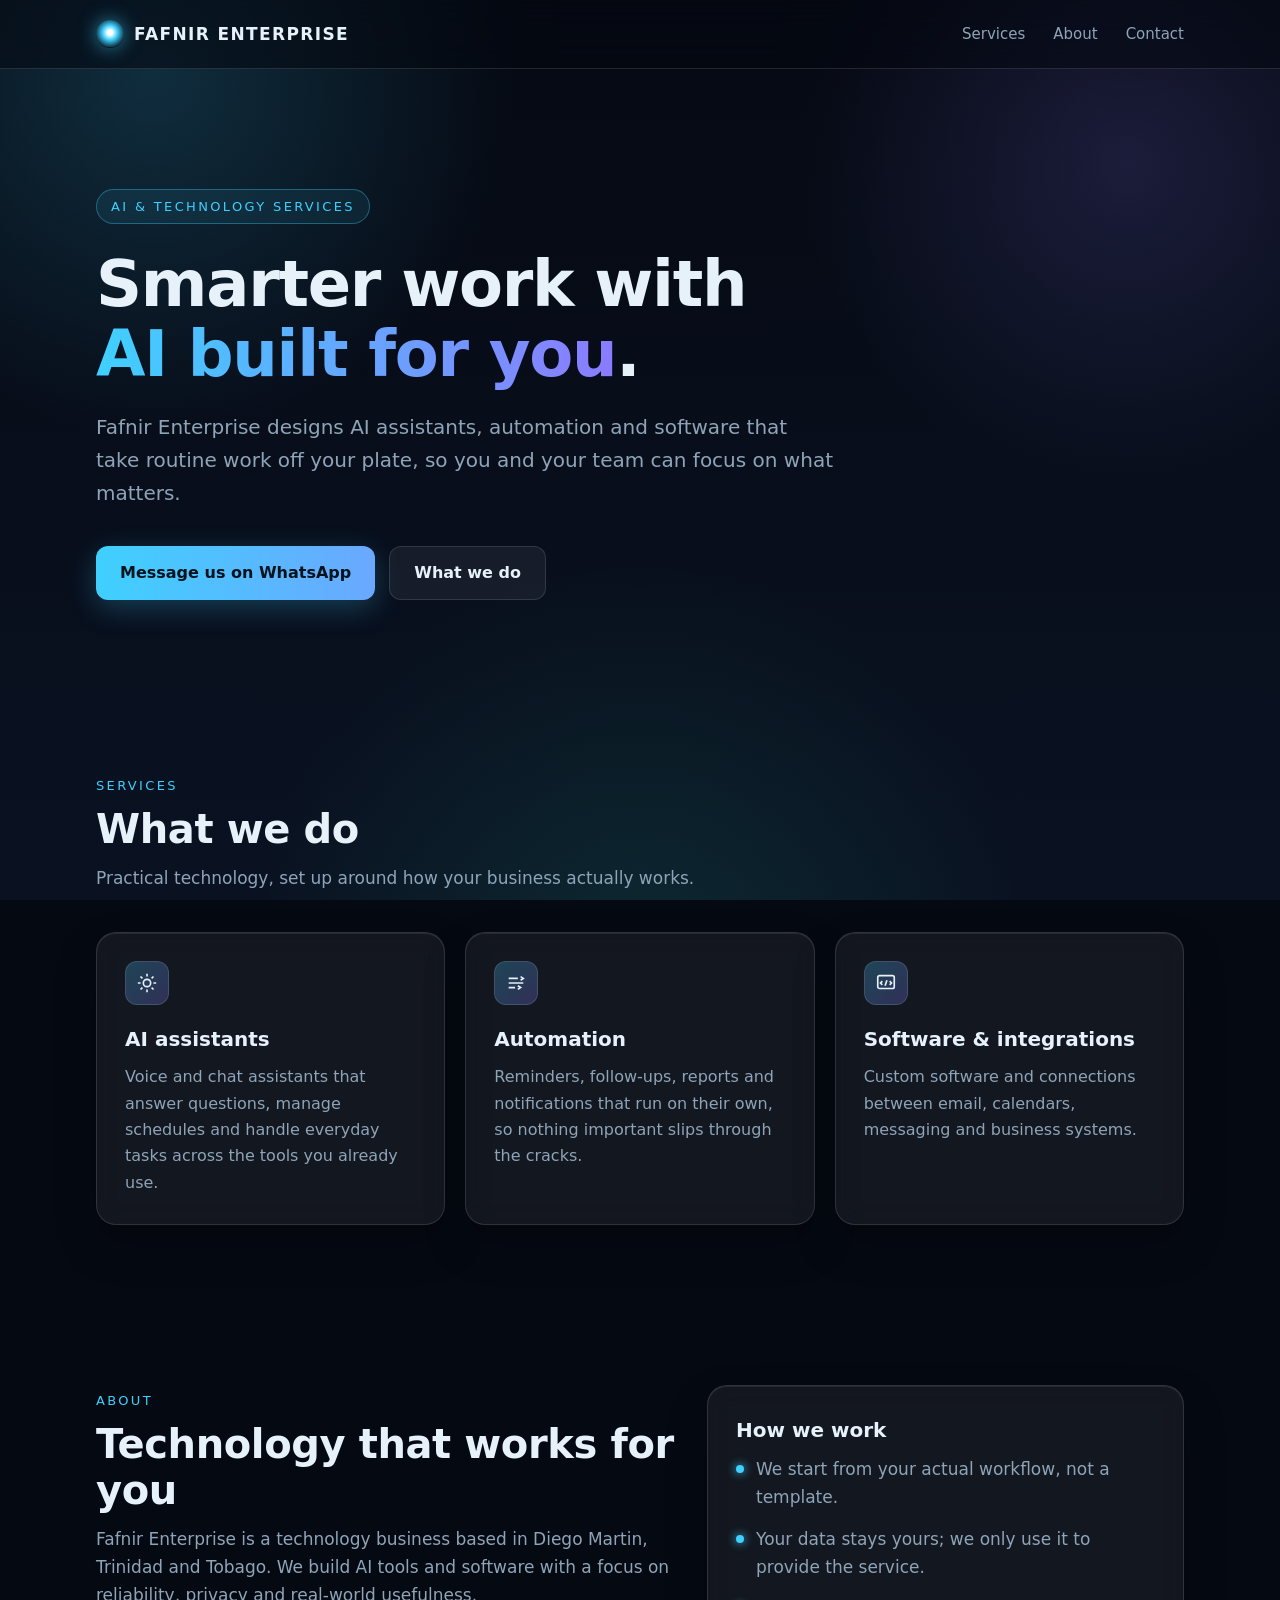
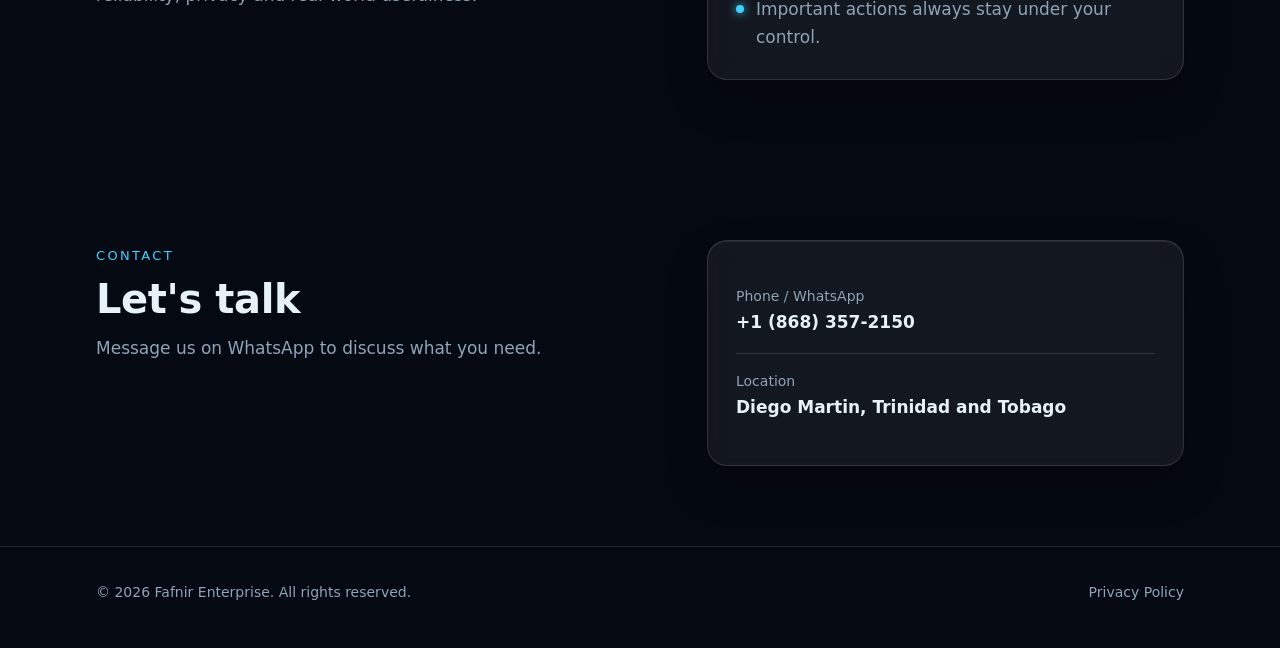
==== index.html @ d6846889 "Fafnir Enterprise website: home page and privacy policy Co-Authored-By: Claude Opus 5.5 <noreply@ant" ====
<!doctype html>
<html lang="en">
<head>
  <meta charset="utf-8">
  <meta name="viewport" content="width=device-width, initial-scale=1">
  <title>Fafnir Enterprise — AI &amp; Technology Services</title>
  <meta name="description" content="Fafnir Enterprise builds AI assistants, automation and software for businesses. Based in Diego Martin, Trinidad and Tobago.">
  <link rel="stylesheet" href="styles.css">
</head>
<body>
  <div class="aurora" aria-hidden="true"></div>

  <header class="nav">
    <div class="wrap">
      <a class="brand" href="#top"><span class="brand-mark" aria-hidden="true"></span>FAFNIR ENTERPRISE</a>
      <nav class="nav-links">
        <a href="#services">Services</a>
        <a href="#about">About</a>
        <a class="keep" href="#contact">Contact</a>
      </nav>
    </div>
  </header>

  <main id="top">
    <section class="hero">
      <div class="wrap">
        <span class="eyebrow">AI &amp; Technology Services</span>
        <h1>Smarter work with <span class="grad">AI built for you</span>.</h1>
        <p class="lead">Fafnir Enterprise designs AI assistants, automation and software that take routine work off your plate, so you and your team can focus on what matters.</p>
        <div class="actions">
          <a class="btn btn-primary" href="https://wa.me/18683572150">Message us on WhatsApp</a>
          <a class="btn btn-ghost" href="#services">What we do</a>
        </div>
      </div>
    </section>

    <section id="services">
      <div class="wrap">
        <div class="section-head">
          <span class="kicker">Services</span>
          <h2>What we do</h2>
          <p>Practical technology, set up around how your business actually works.</p>
        </div>
        <div class="grid">
          <article class="card">
            <div class="icon"><svg viewBox="0 0 24 24"><circle cx="12" cy="12" r="4"/><path d="M12 2v3M12 19v3M2 12h3M19 12h3M4.9 4.9l2.1 2.1M17 17l2.1 2.1M4.9 19.1 7 17M17 7l2.1-2.1"/></svg></div>
            <h3>AI assistants</h3>
            <p>Voice and chat assistants that answer questions, manage schedules and handle everyday tasks across the tools you already use.</p>
          </article>
          <article class="card">
            <div class="icon"><svg viewBox="0 0 24 24"><path d="M4 7h10M4 12h16M4 17h7"/><path d="m17 5 3 2-3 2M14 15l3 2-3 2"/></svg></div>
            <h3>Automation</h3>
            <p>Reminders, follow-ups, reports and notifications that run on their own, so nothing important slips through the cracks.</p>
          </article>
          <article class="card">
            <div class="icon"><svg viewBox="0 0 24 24"><rect x="3" y="4" width="18" height="14" rx="2"/><path d="m8 10-2 2 2 2M16 10l2 2-2 2M13 9l-2 6"/></svg></div>
            <h3>Software &amp; integrations</h3>
            <p>Custom software and connections between email, calendars, messaging and business systems.</p>
          </article>
        </div>
      </div>
    </section>

    <section id="about">
      <div class="wrap split">
        <div class="section-head">
          <span class="kicker">About</span>
          <h2>Technology that works for you</h2>
          <p>Fafnir Enterprise is a technology business based in Diego Martin, Trinidad and Tobago. We build AI tools and software with a focus on reliability, privacy and real-world usefulness.</p>
        </div>
        <div class="card">
          <h3>How we work</h3>
          <ul class="list">
            <li>We start from your actual workflow, not a template.</li>
            <li>Your data stays yours; we only use it to provide the service.</li>
            <li>Important actions always stay under your control.</li>
          </ul>
        </div>
      </div>
    </section>

    <section id="contact">
      <div class="wrap split">
        <div class="section-head">
          <span class="kicker">Contact</span>
          <h2>Let's talk</h2>
          <p>Message us on WhatsApp to discuss what you need.</p>
        </div>
        <div class="card">
          <div class="contact-row">
            <div>
              <div class="label">Phone / WhatsApp</div>
              <div class="value"><a href="https://wa.me/18683572150">+1 (868) 357-2150</a></div>
            </div>
          </div>
          <div class="contact-row">
            <div>
              <div class="label">Location</div>
              <div class="value">Diego Martin, Trinidad and Tobago</div>
            </div>
          </div>
        </div>
      </div>
    </section>
  </main>

  <footer>
    <div class="wrap">
      <span>© <span id="year">2026</span> Fafnir Enterprise. All rights reserved.</span>
      <span><a href="privacy.html">Privacy Policy</a></span>
    </div>
  </footer>
  <script>document.getElementById("year").textContent = new Date().getFullYear();</script>
</body>
</html>
---- styles.css ----
:root {
  --bg: #050912;
  --bg-2: #0a1222;
  --text: #e6f1fa;
  --muted: #8ea4b8;
  --accent: #3fd0ff;
  --accent-2: #8b7bff;
  --glass: rgba(255, 255, 255, 0.06);
  --glass-line: rgba(255, 255, 255, 0.12);
  --radius: 20px;
  --max: 1120px;
}

* { box-sizing: border-box; margin: 0; padding: 0; }
html { scroll-behavior: smooth; }
body {
  background: var(--bg);
  color: var(--text);
  font-family: "Inter", "Segoe UI", system-ui, -apple-system, sans-serif;
  font-size: 17px;
  line-height: 1.65;
  -webkit-font-smoothing: antialiased;
  overflow-x: hidden;
}

/* soft aurora background */
.aurora {
  position: fixed; inset: 0; z-index: -1; pointer-events: none;
  background:
    radial-gradient(38rem 38rem at 12% 8%, rgba(63, 208, 255, 0.18), transparent 60%),
    radial-gradient(34rem 34rem at 88% 18%, rgba(139, 123, 255, 0.16), transparent 60%),
    radial-gradient(40rem 40rem at 50% 105%, rgba(32, 201, 151, 0.12), transparent 60%),
    linear-gradient(180deg, var(--bg) 0%, var(--bg-2) 100%);
}

a { color: inherit; text-decoration: none; }
.wrap { width: 100%; max-width: var(--max); margin: 0 auto; padding: 0 16px; }

/* navigation */
.nav {
  position: sticky; top: 0; z-index: 10;
  backdrop-filter: blur(16px); -webkit-backdrop-filter: blur(16px);
  background: rgba(5, 9, 18, 0.55);
  border-bottom: 1px solid var(--glass-line);
}
.nav .wrap { display: flex; align-items: center; justify-content: space-between; height: 68px; }
.brand { display: flex; align-items: center; gap: 10px; font-weight: 700; letter-spacing: 0.08em; }
.brand-mark {
  width: 28px; height: 28px; border-radius: 50%;
  background: radial-gradient(circle at 50% 45%, #fff 0 12%, var(--accent) 35%, rgba(63, 208, 255, 0.15) 70%, transparent 72%);
  box-shadow: 0 0 18px rgba(63, 208, 255, 0.55);
}
.nav-links { display: flex; gap: 28px; color: var(--muted); font-size: 15px; }
.nav-links a:hover { color: var(--text); }

/* hero */
.hero { padding: 120px 0 90px; }
.eyebrow {
  display: inline-block; font-size: 13px; letter-spacing: 0.18em; text-transform: uppercase;
  color: var(--accent); padding: 6px 14px; border: 1px solid rgba(63, 208, 255, 0.35);
  border-radius: 999px; background: rgba(63, 208, 255, 0.08); margin-bottom: 26px;
}
h1 { font-size: clamp(36px, 6vw, 64px); line-height: 1.08; letter-spacing: -0.02em; font-weight: 750; max-width: 15ch; }
h1 .grad {
  background: linear-gradient(90deg, var(--accent), var(--accent-2));
  -webkit-background-clip: text; background-clip: text; color: transparent;
}
.lead { color: var(--muted); font-size: clamp(17px, 2vw, 20px); max-width: 58ch; margin: 22px 0 36px; }
.actions { display: flex; flex-wrap: wrap; gap: 14px; }
.btn {
  display: inline-flex; align-items: center; gap: 8px; padding: 13px 24px; border-radius: 12px;
  font-weight: 600; font-size: 16px; transition: transform .15s ease, box-shadow .15s ease, background .15s ease;
}
.btn-primary { background: linear-gradient(90deg, var(--accent), #6aa8ff); color: #02121c; box-shadow: 0 8px 28px rgba(63, 208, 255, 0.25); }
.btn-primary:hover { transform: translateY(-1px); box-shadow: 0 10px 34px rgba(63, 208, 255, 0.35); }
.btn-ghost { border: 1px solid var(--glass-line); background: var(--glass); }
.btn-ghost:hover { background: rgba(255, 255, 255, 0.1); }

/* sections */
section { padding: 80px 0; }
.section-head { margin-bottom: 40px; max-width: 640px; }
.section-head .kicker { color: var(--accent); font-size: 13px; letter-spacing: 0.18em; text-transform: uppercase; }
h2 { font-size: clamp(28px, 4vw, 40px); line-height: 1.15; letter-spacing: -0.01em; margin-top: 8px; }
.section-head p { color: var(--muted); margin-top: 12px; }

.grid { display: grid; grid-template-columns: repeat(3, 1fr); gap: 20px; }
.card {
  background: var(--glass); border: 1px solid var(--glass-line); border-radius: var(--radius);
  padding: 28px; backdrop-filter: blur(14px); -webkit-backdrop-filter: blur(14px);
  box-shadow: inset 0 1px 0 rgba(255, 255, 255, 0.08), 0 20px 40px rgba(0, 0, 0, 0.25);
}
.card .icon {
  width: 44px; height: 44px; border-radius: 12px; display: grid; place-items: center; margin-bottom: 18px;
  background: linear-gradient(135deg, rgba(63, 208, 255, 0.25), rgba(139, 123, 255, 0.25));
  border: 1px solid var(--glass-line);
}
.card .icon svg { width: 22px; height: 22px; stroke: var(--text); fill: none; stroke-width: 1.8; }
.card h3 { font-size: 20px; margin-bottom: 8px; }
.card p { color: var(--muted); font-size: 16px; }

.split { display: grid; grid-template-columns: 1.1fr 0.9fr; gap: 28px; align-items: start; }
.list { list-style: none; display: grid; gap: 14px; margin-top: 8px; }
.list li { display: flex; gap: 12px; color: var(--muted); }
.list li::before { content: ""; flex: 0 0 8px; height: 8px; margin-top: 10px; border-radius: 50%; background: var(--accent); box-shadow: 0 0 10px var(--accent); }

.contact-row { display: flex; gap: 14px; align-items: flex-start; padding: 16px 0; border-bottom: 1px solid var(--glass-line); }
.contact-row:last-child { border-bottom: 0; }
.contact-row .label { color: var(--muted); font-size: 14px; }
.contact-row .value { font-weight: 600; }
.placeholder { color: #ffb347; }

/* legal page */
.legal { padding: 80px 0; max-width: 820px; }
.legal h1 { font-size: clamp(32px, 5vw, 46px); max-width: none; }
.legal h2 { font-size: 22px; margin: 34px 0 10px; }
.legal p, .legal li { color: var(--muted); }
.legal ul { padding-left: 22px; display: grid; gap: 6px; }
.legal .updated { color: var(--muted); font-size: 14px; margin-top: 8px; }

footer { border-top: 1px solid var(--glass-line); padding: 34px 0 44px; color: var(--muted); font-size: 14px; }
footer .wrap { display: flex; flex-wrap: wrap; gap: 14px 28px; justify-content: space-between; }
footer a:hover { color: var(--text); }

@media (max-width: 860px) {
  .grid { grid-template-columns: 1fr; }
  .split { grid-template-columns: 1fr; }
  .nav-links { gap: 18px; font-size: 14px; }
  .hero { padding: 80px 0 60px; }
  section { padding: 60px 0; }
}
@media (max-width: 480px) {
  .nav-links a:not(.keep) { display: none; }
}
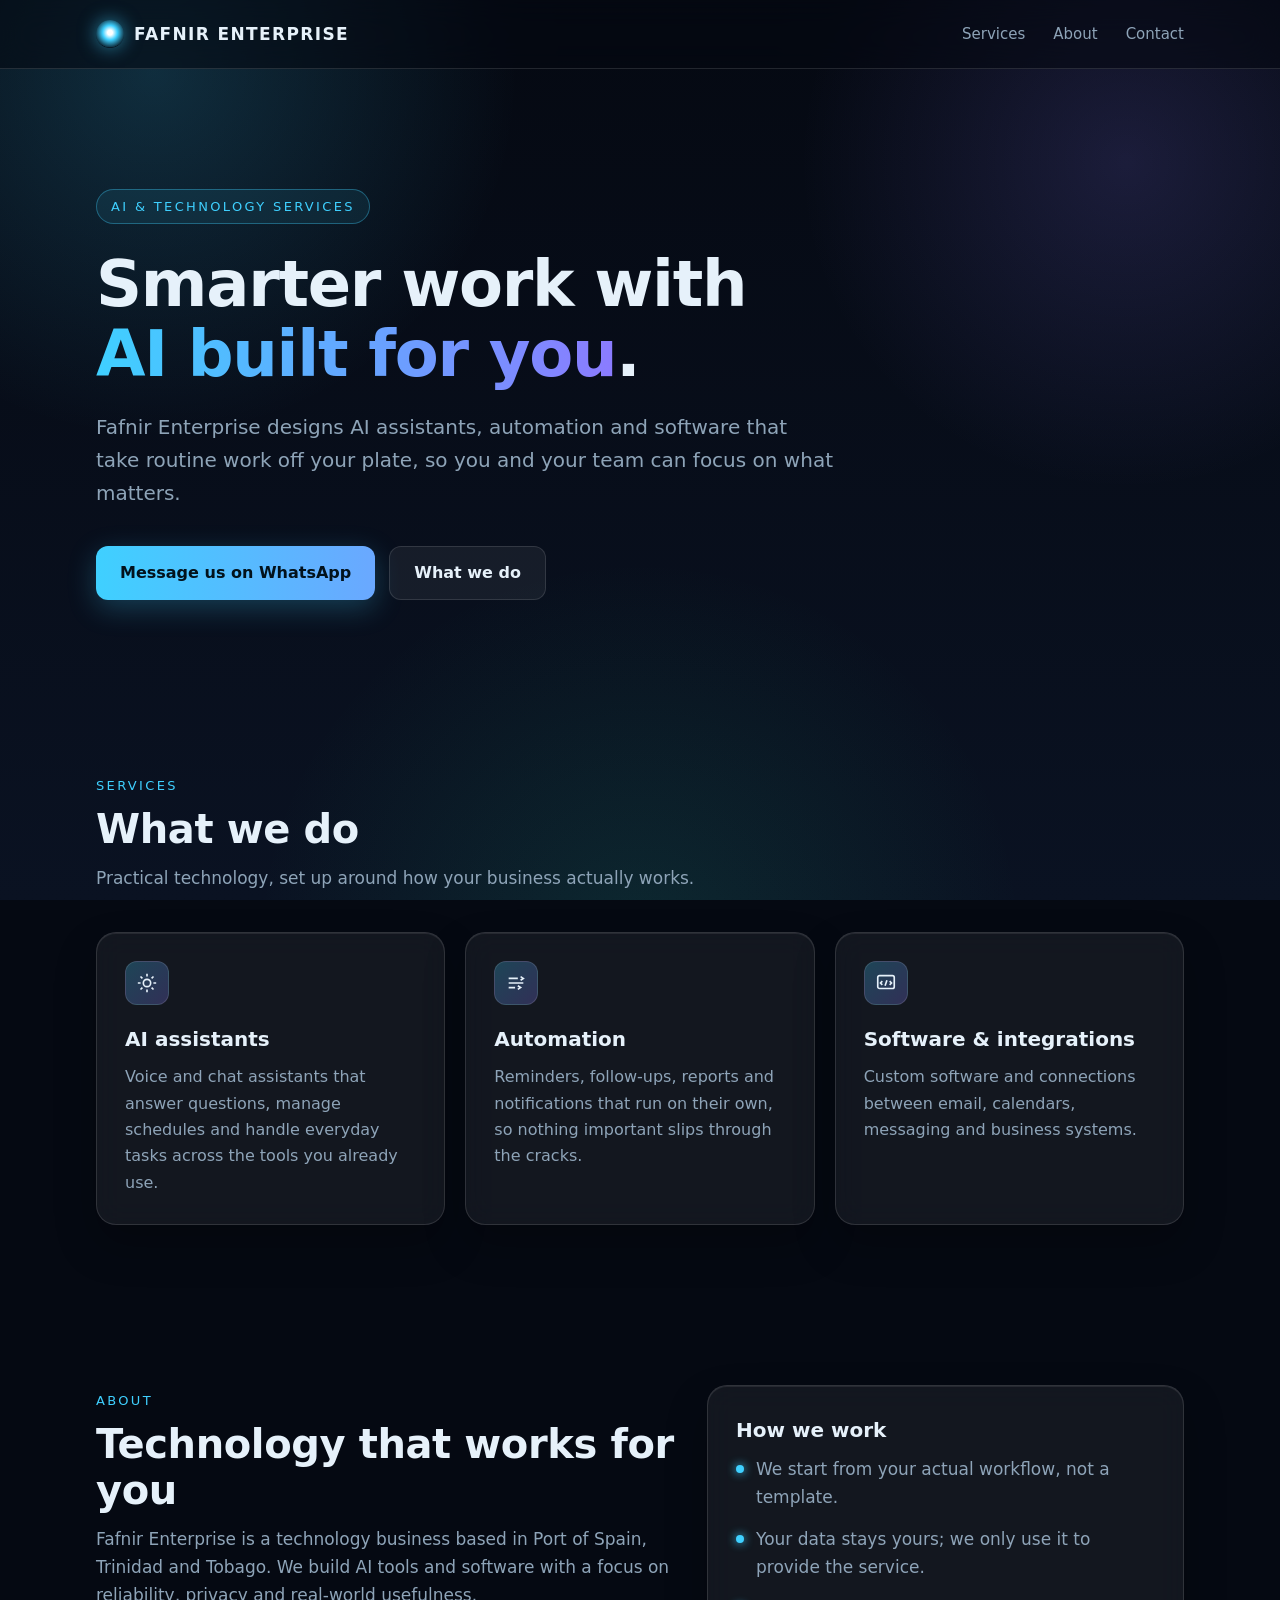
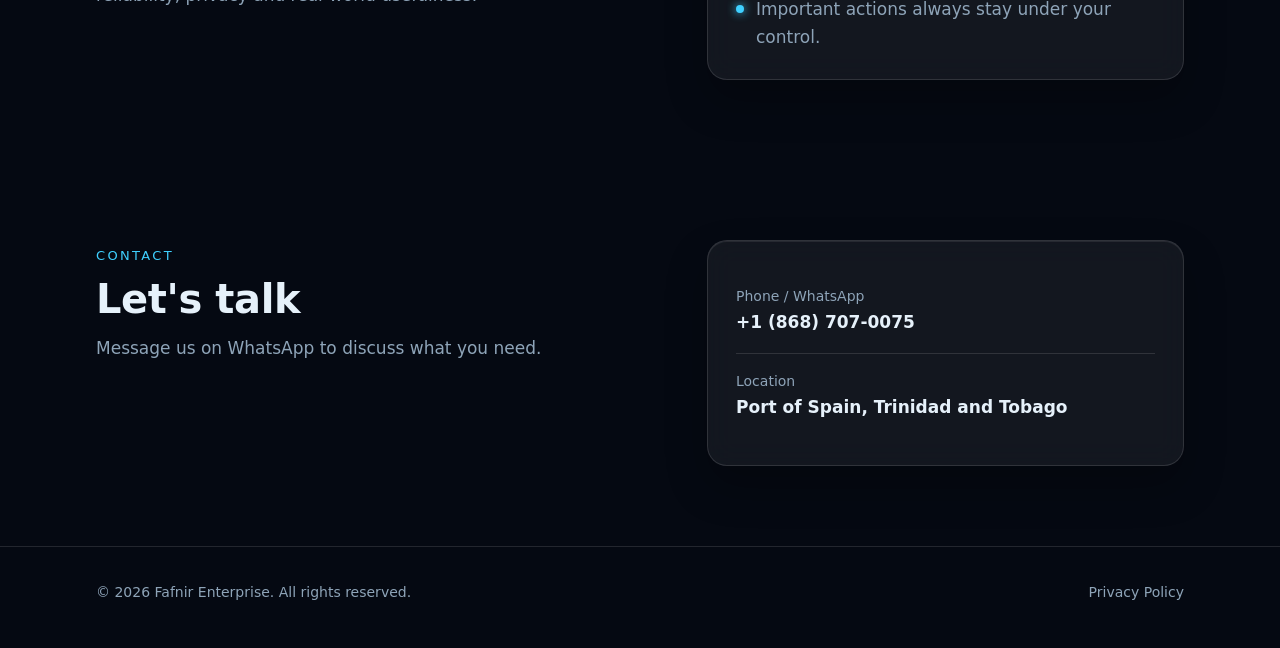
==== commit 4daf64e1: "Update index.html" ====
--- a/index.html
+++ b/index.html
@@ -66,7 +66,7 @@
         <div class="section-head">
           <span class="kicker">About</span>
           <h2>Technology that works for you</h2>
-          <p>Fafnir Enterprise is a technology business based in Diego Martin, Trinidad and Tobago. We build AI tools and software with a focus on reliability, privacy and real-world usefulness.</p>
+          <p>Fafnir Enterprise is a technology business based in Port of Spain, Trinidad and Tobago. We build AI tools and software with a focus on reliability, privacy and real-world usefulness.</p>
         </div>
         <div class="card">
           <h3>How we work</h3>
@@ -90,13 +90,13 @@
           <div class="contact-row">
             <div>
               <div class="label">Phone / WhatsApp</div>
-              <div class="value"><a href="https://wa.me/18683572150">+1 (868) 357-2150</a></div>
+              <div class="value"><a href="https://wa.me/18687070075">+1 (868) 707-0075</a></div>
             </div>
           </div>
           <div class="contact-row">
             <div>
               <div class="label">Location</div>
-              <div class="value">Diego Martin, Trinidad and Tobago</div>
+              <div class="value">Port of Spain, Trinidad and Tobago</div>
             </div>
           </div>
         </div>
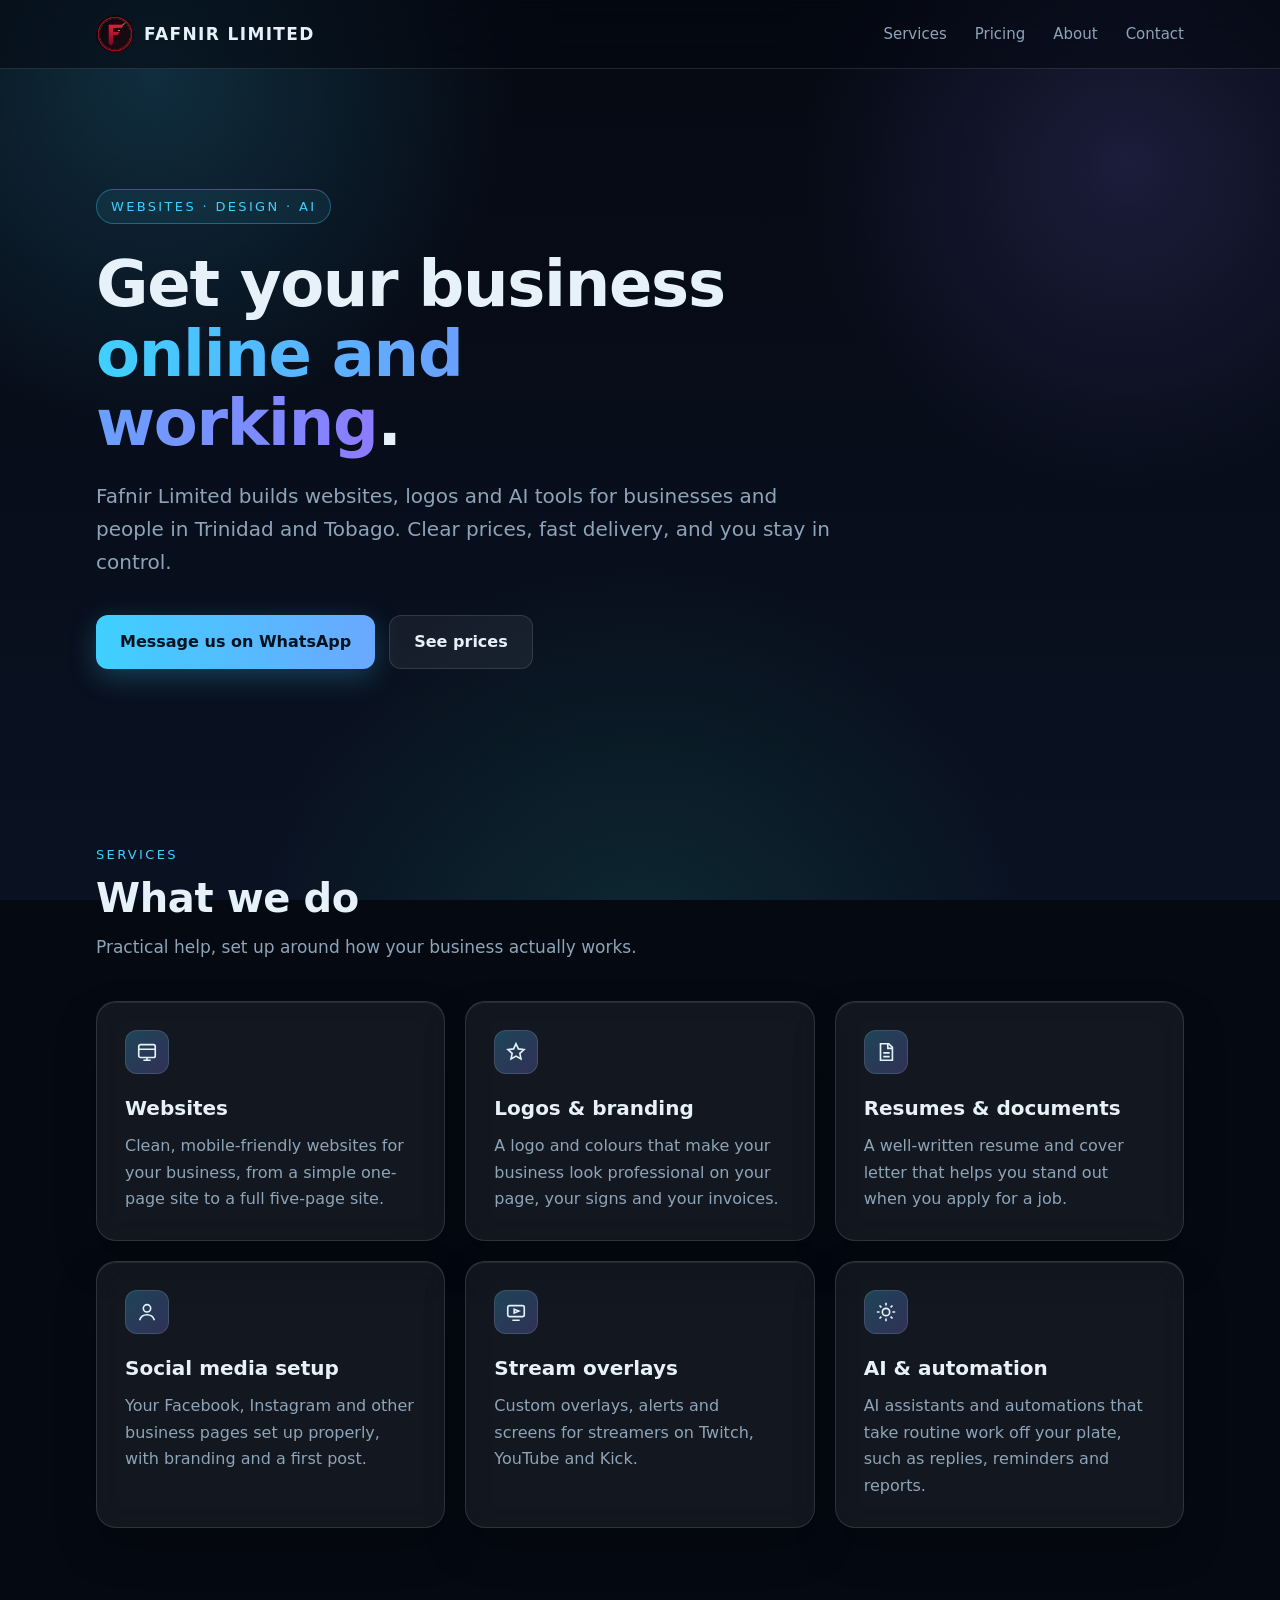
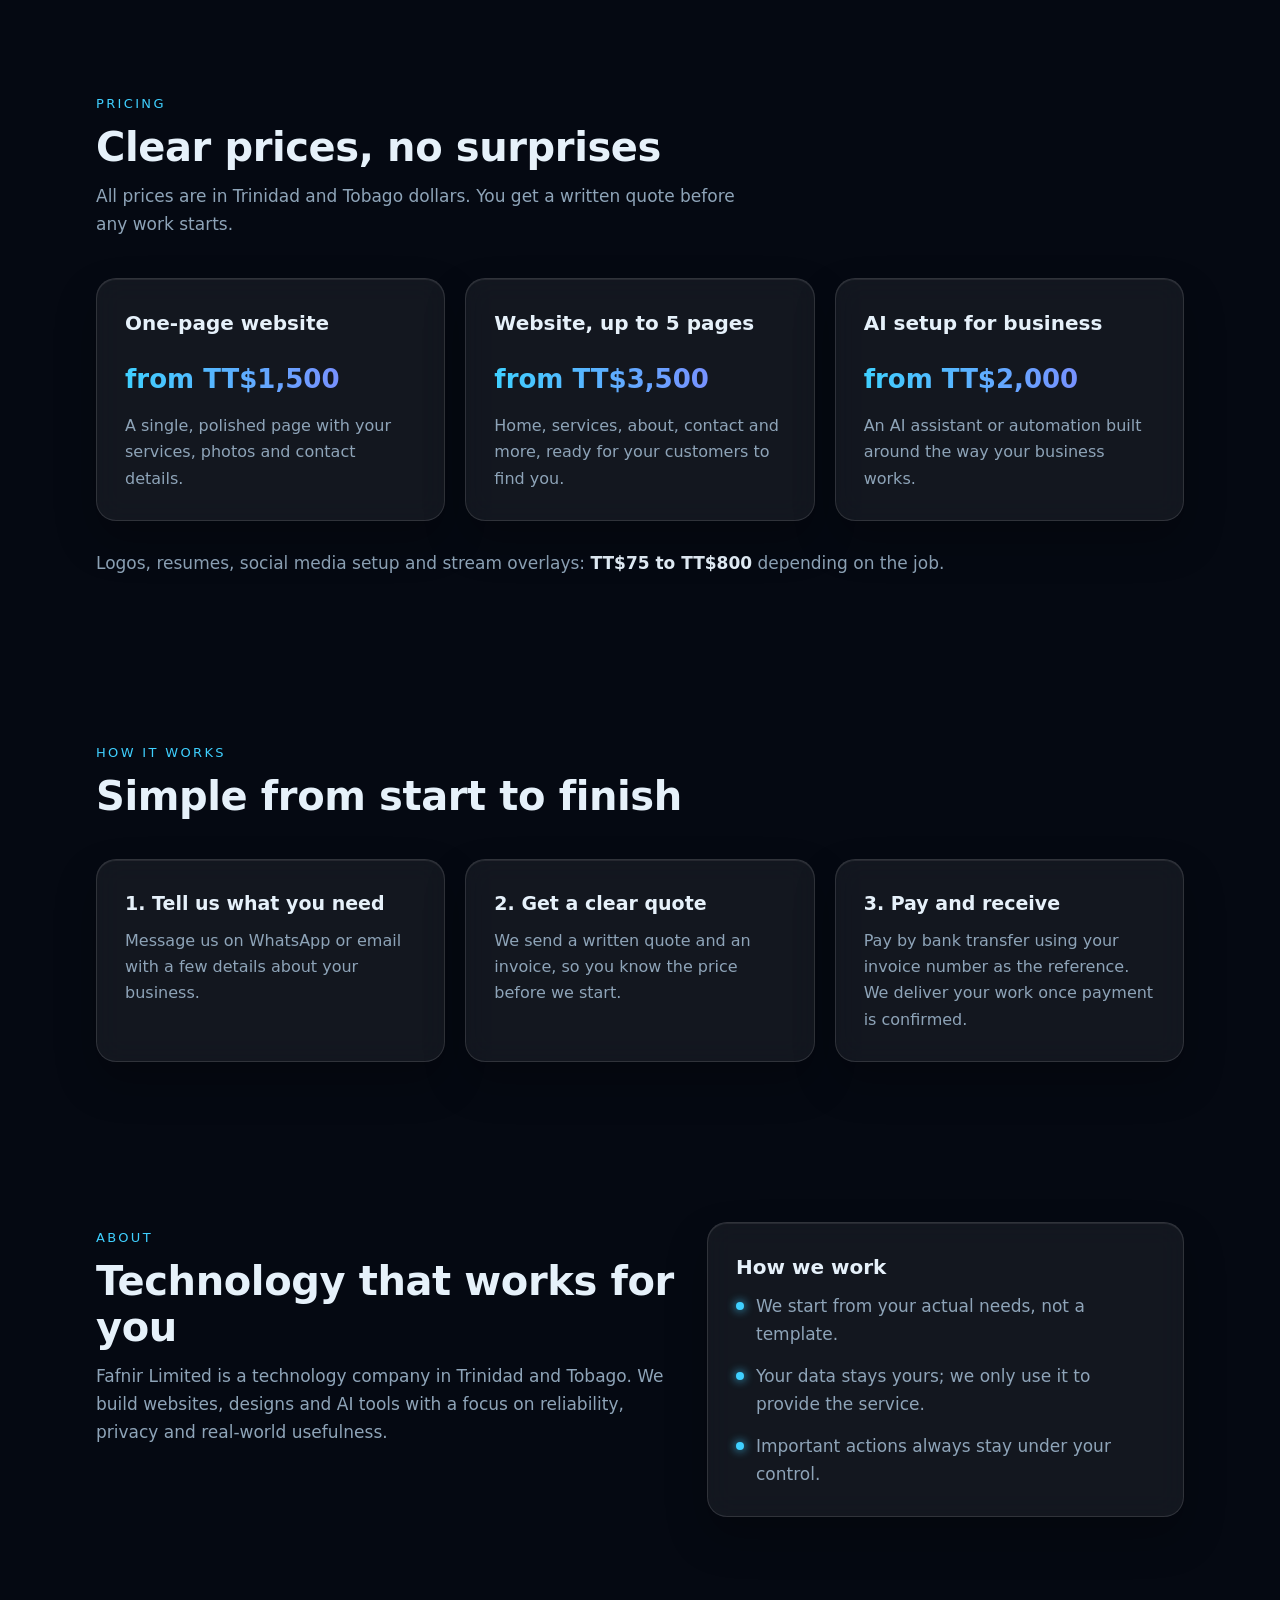
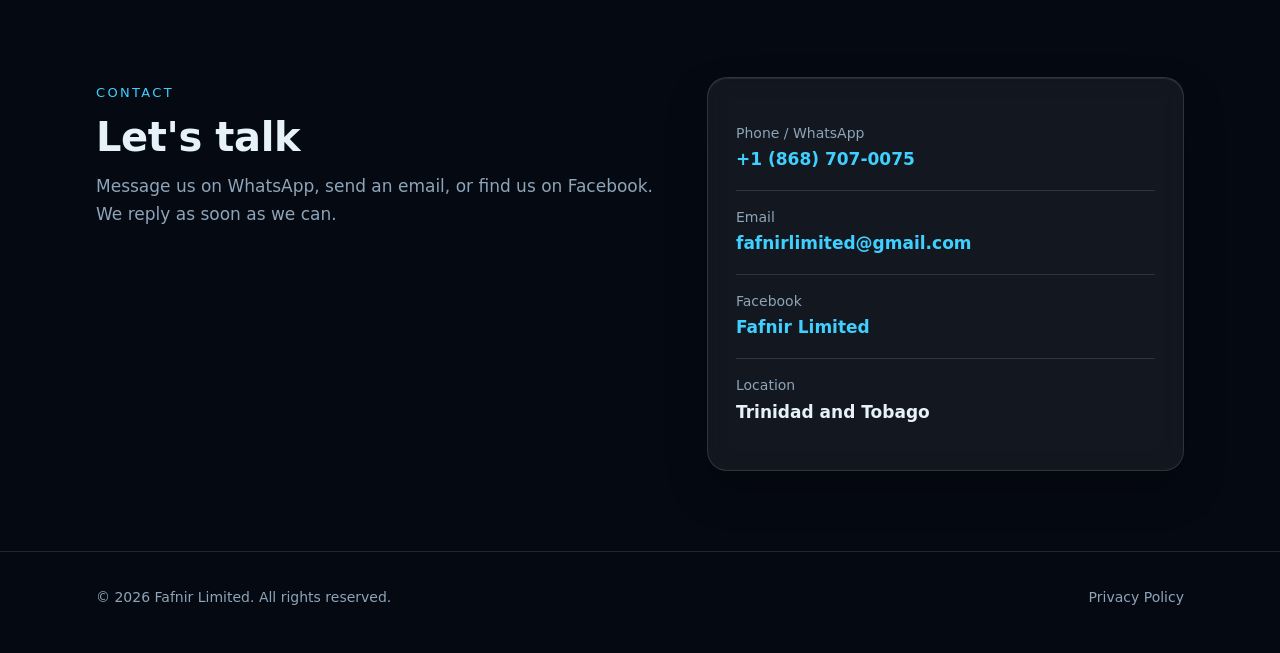
==== commit ea4ca321: "Rebrand to Fafnir Limited: new logo, services, pricing, contact and Facebook link" ====
--- a/index.html
+++ b/index.html
@@ -3,8 +3,12 @@
 <head>
   <meta charset="utf-8">
   <meta name="viewport" content="width=device-width, initial-scale=1">
-  <title>Fafnir Enterprise — AI &amp; Technology Services</title>
-  <meta name="description" content="Fafnir Enterprise builds AI assistants, automation and software for businesses. Based in Diego Martin, Trinidad and Tobago.">
+  <title>Fafnir Limited — Websites, Logos &amp; AI Services in Trinidad and Tobago</title>
+  <meta name="description" content="Fafnir Limited builds websites, logos, resumes, social media setups, stream overlays and AI tools for businesses in Trinidad and Tobago. Clear prices, fast delivery.">
+  <meta property="og:title" content="Fafnir Limited — Websites, Logos &amp; AI Services">
+  <meta property="og:description" content="Websites from TT$1,500. Logos, resumes, social media setup and AI help for businesses in Trinidad and Tobago.">
+  <meta property="og:image" content="logo.png">
+  <link rel="icon" href="logo.png">
   <link rel="stylesheet" href="styles.css">
 </head>
 <body>
@@ -12,9 +16,10 @@
 
   <header class="nav">
     <div class="wrap">
-      <a class="brand" href="#top"><span class="brand-mark" aria-hidden="true"></span>FAFNIR ENTERPRISE</a>
+      <a class="brand" href="#top"><img class="brand-logo" src="logo.png" alt="Fafnir Limited logo">FAFNIR LIMITED</a>
       <nav class="nav-links">
         <a href="#services">Services</a>
+        <a href="#pricing">Pricing</a>
         <a href="#about">About</a>
         <a class="keep" href="#contact">Contact</a>
       </nav>
@@ -24,12 +29,12 @@
   <main id="top">
     <section class="hero">
       <div class="wrap">
-        <span class="eyebrow">AI &amp; Technology Services</span>
-        <h1>Smarter work with <span class="grad">AI built for you</span>.</h1>
-        <p class="lead">Fafnir Enterprise designs AI assistants, automation and software that take routine work off your plate, so you and your team can focus on what matters.</p>
+        <span class="eyebrow">Websites &middot; Design &middot; AI</span>
+        <h1>Get your business <span class="grad">online and working</span>.</h1>
+        <p class="lead">Fafnir Limited builds websites, logos and AI tools for businesses and people in Trinidad and Tobago. Clear prices, fast delivery, and you stay in control.</p>
         <div class="actions">
-          <a class="btn btn-primary" href="https://wa.me/18683572150">Message us on WhatsApp</a>
-          <a class="btn btn-ghost" href="#services">What we do</a>
+          <a class="btn btn-primary" href="https://wa.me/18687070075">Message us on WhatsApp</a>
+          <a class="btn btn-ghost" href="#pricing">See prices</a>
         </div>
       </div>
     </section>
@@ -39,23 +44,89 @@
         <div class="section-head">
           <span class="kicker">Services</span>
           <h2>What we do</h2>
-          <p>Practical technology, set up around how your business actually works.</p>
+          <p>Practical help, set up around how your business actually works.</p>
         </div>
         <div class="grid">
           <article class="card">
-            <div class="icon"><svg viewBox="0 0 24 24"><circle cx="12" cy="12" r="4"/><path d="M12 2v3M12 19v3M2 12h3M19 12h3M4.9 4.9l2.1 2.1M17 17l2.1 2.1M4.9 19.1 7 17M17 7l2.1-2.1"/></svg></div>
-            <h3>AI assistants</h3>
-            <p>Voice and chat assistants that answer questions, manage schedules and handle everyday tasks across the tools you already use.</p>
+            <div class="icon"><svg viewBox="0 0 24 24"><rect x="3" y="4" width="18" height="14" rx="2"/><path d="M3 9h18M8 21h8M12 18v3"/></svg></div>
+            <h3>Websites</h3>
+            <p>Clean, mobile-friendly websites for your business, from a simple one-page site to a full five-page site.</p>
           </article>
           <article class="card">
-            <div class="icon"><svg viewBox="0 0 24 24"><path d="M4 7h10M4 12h16M4 17h7"/><path d="m17 5 3 2-3 2M14 15l3 2-3 2"/></svg></div>
-            <h3>Automation</h3>
-            <p>Reminders, follow-ups, reports and notifications that run on their own, so nothing important slips through the cracks.</p>
+            <div class="icon"><svg viewBox="0 0 24 24"><path d="M12 3l2.6 5.6 6.1.7-4.5 4.2 1.2 6L12 16.5 6.6 19.5l1.2-6L3.3 9.3l6.1-.7z"/></svg></div>
+            <h3>Logos &amp; branding</h3>
+            <p>A logo and colours that make your business look professional on your page, your signs and your invoices.</p>
           </article>
           <article class="card">
-            <div class="icon"><svg viewBox="0 0 24 24"><rect x="3" y="4" width="18" height="14" rx="2"/><path d="m8 10-2 2 2 2M16 10l2 2-2 2M13 9l-2 6"/></svg></div>
-            <h3>Software &amp; integrations</h3>
-            <p>Custom software and connections between email, calendars, messaging and business systems.</p>
+            <div class="icon"><svg viewBox="0 0 24 24"><path d="M6 3h9l4 4v14H6z"/><path d="M14 3v5h5M9 13h7M9 17h7"/></svg></div>
+            <h3>Resumes &amp; documents</h3>
+            <p>A well-written resume and cover letter that helps you stand out when you apply for a job.</p>
+          </article>
+          <article class="card">
+            <div class="icon"><svg viewBox="0 0 24 24"><circle cx="12" cy="8" r="4"/><path d="M4 21c1-4 4-6 8-6s7 2 8 6"/></svg></div>
+            <h3>Social media setup</h3>
+            <p>Your Facebook, Instagram and other business pages set up properly, with branding and a first post.</p>
+          </article>
+          <article class="card">
+            <div class="icon"><svg viewBox="0 0 24 24"><rect x="3" y="5" width="18" height="12" rx="2"/><path d="M10 9l5 2-5 2zM8 21h8"/></svg></div>
+            <h3>Stream overlays</h3>
+            <p>Custom overlays, alerts and screens for streamers on Twitch, YouTube and Kick.</p>
+          </article>
+          <article class="card">
+            <div class="icon"><svg viewBox="0 0 24 24"><circle cx="12" cy="12" r="4"/><path d="M12 2v3M12 19v3M2 12h3M19 12h3M4.9 4.9l2.1 2.1M17 17l2.1 2.1M4.9 19.1 7 17M17 7l2.1-2.1"/></svg></div>
+            <h3>AI &amp; automation</h3>
+            <p>AI assistants and automations that take routine work off your plate, such as replies, reminders and reports.</p>
+          </article>
+        </div>
+      </div>
+    </section>
+
+    <section id="pricing">
+      <div class="wrap">
+        <div class="section-head">
+          <span class="kicker">Pricing</span>
+          <h2>Clear prices, no surprises</h2>
+          <p>All prices are in Trinidad and Tobago dollars. You get a written quote before any work starts.</p>
+        </div>
+        <div class="grid">
+          <article class="card price">
+            <h3>One-page website</h3>
+            <div class="amount">from TT$1,500</div>
+            <p>A single, polished page with your services, photos and contact details.</p>
+          </article>
+          <article class="card price">
+            <h3>Website, up to 5 pages</h3>
+            <div class="amount">from TT$3,500</div>
+            <p>Home, services, about, contact and more, ready for your customers to find you.</p>
+          </article>
+          <article class="card price">
+            <h3>AI setup for business</h3>
+            <div class="amount">from TT$2,000</div>
+            <p>An AI assistant or automation built around the way your business works.</p>
+          </article>
+        </div>
+        <p class="note">Logos, resumes, social media setup and stream overlays: <strong>TT$75 to TT$800</strong> depending on the job.</p>
+      </div>
+    </section>
+
+    <section id="how">
+      <div class="wrap">
+        <div class="section-head">
+          <span class="kicker">How it works</span>
+          <h2>Simple from start to finish</h2>
+        </div>
+        <div class="grid">
+          <article class="card">
+            <h3>1. Tell us what you need</h3>
+            <p>Message us on WhatsApp or email with a few details about your business.</p>
+          </article>
+          <article class="card">
+            <h3>2. Get a clear quote</h3>
+            <p>We send a written quote and an invoice, so you know the price before we start.</p>
+          </article>
+          <article class="card">
+            <h3>3. Pay and receive</h3>
+            <p>Pay by bank transfer using your invoice number as the reference. We deliver your work once payment is confirmed.</p>
           </article>
         </div>
       </div>
@@ -66,12 +137,12 @@
         <div class="section-head">
           <span class="kicker">About</span>
           <h2>Technology that works for you</h2>
-          <p>Fafnir Enterprise is a technology business based in Port of Spain, Trinidad and Tobago. We build AI tools and software with a focus on reliability, privacy and real-world usefulness.</p>
+          <p>Fafnir Limited is a technology company in Trinidad and Tobago. We build websites, designs and AI tools with a focus on reliability, privacy and real-world usefulness.</p>
         </div>
         <div class="card">
           <h3>How we work</h3>
           <ul class="list">
-            <li>We start from your actual workflow, not a template.</li>
+            <li>We start from your actual needs, not a template.</li>
             <li>Your data stays yours; we only use it to provide the service.</li>
             <li>Important actions always stay under your control.</li>
           </ul>
@@ -84,7 +155,7 @@
         <div class="section-head">
           <span class="kicker">Contact</span>
           <h2>Let's talk</h2>
-          <p>Message us on WhatsApp to discuss what you need.</p>
+          <p>Message us on WhatsApp, send an email, or find us on Facebook. We reply as soon as we can.</p>
         </div>
         <div class="card">
           <div class="contact-row">
@@ -95,8 +166,20 @@
           </div>
           <div class="contact-row">
             <div>
+              <div class="label">Email</div>
+              <div class="value"><a href="mailto:fafnirlimited@gmail.com">fafnirlimited@gmail.com</a></div>
+            </div>
+          </div>
+          <div class="contact-row">
+            <div>
+              <div class="label">Facebook</div>
+              <div class="value"><a href="https://www.facebook.com/profile.php?id=61596609418694">Fafnir Limited</a></div>
+            </div>
+          </div>
+          <div class="contact-row">
+            <div>
               <div class="label">Location</div>
-              <div class="value">Port of Spain, Trinidad and Tobago</div>
+              <div class="value">Trinidad and Tobago</div>
             </div>
           </div>
         </div>
@@ -106,7 +189,7 @@
 
   <footer>
     <div class="wrap">
-      <span>© <span id="year">2026</span> Fafnir Enterprise. All rights reserved.</span>
+      <span>&copy; <span id="year">2026</span> Fafnir Limited. All rights reserved.</span>
       <span><a href="privacy.html">Privacy Policy</a></span>
     </div>
   </footer>
--- a/styles.css
+++ b/styles.css
@@ -131,3 +131,14 @@
 @media (max-width: 480px) {
   .nav-links a:not(.keep) { display: none; }
 }
+
+/* logo, pricing and notes */
+.brand-logo { width: 38px; height: 38px; border-radius: 50%; display: block; }
+.card.price { display: flex; flex-direction: column; gap: 6px; }
+.card.price .amount { font-size: 26px; font-weight: 750; background: linear-gradient(90deg, var(--accent), var(--accent-2)); -webkit-background-clip: text; background-clip: text; color: transparent; margin: 4px 0 6px; }
+.note { margin-top: 28px; color: var(--muted); }
+.note strong { color: var(--text); }
+.contact-row .value a { color: var(--accent); }
+.contact-row .value a:hover { text-decoration: underline; }
+#how h3 { font-size: 19px; }
+@media (max-width: 860px) { .brand { font-size: 15px; } }
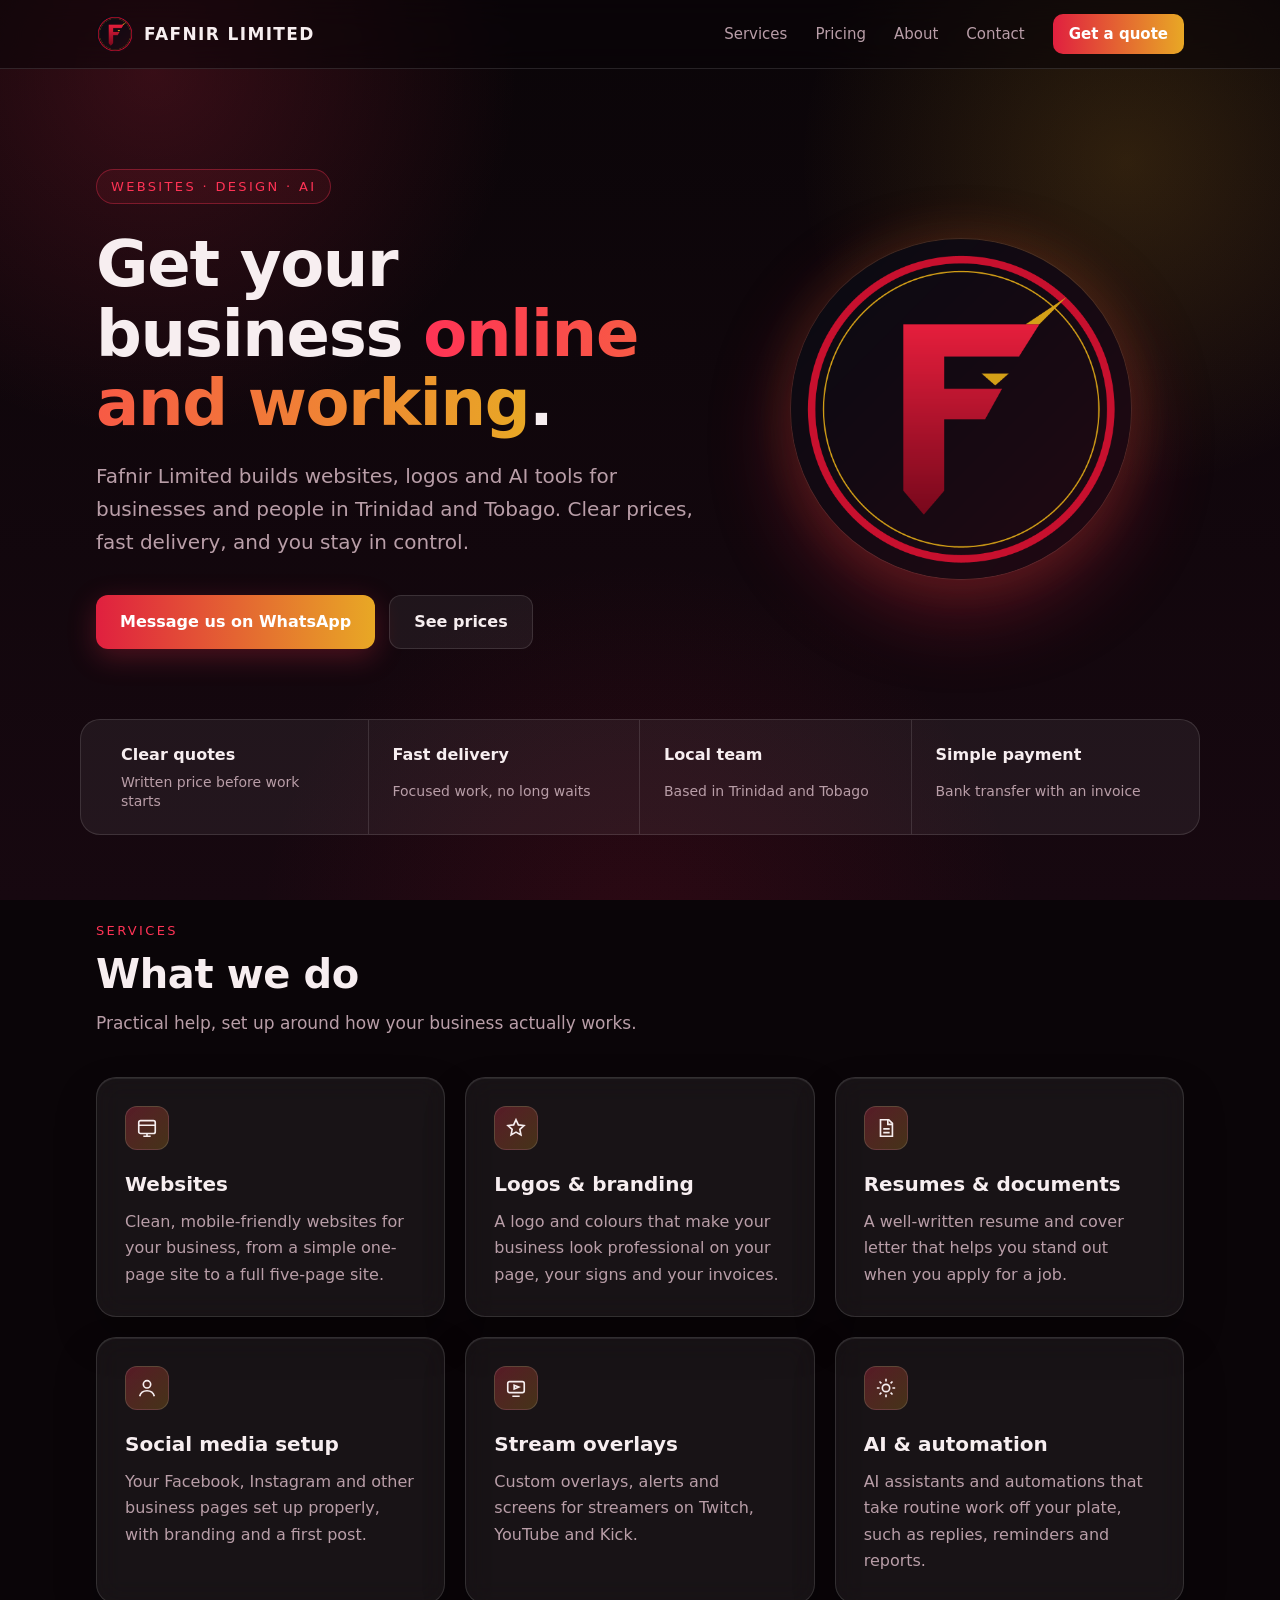
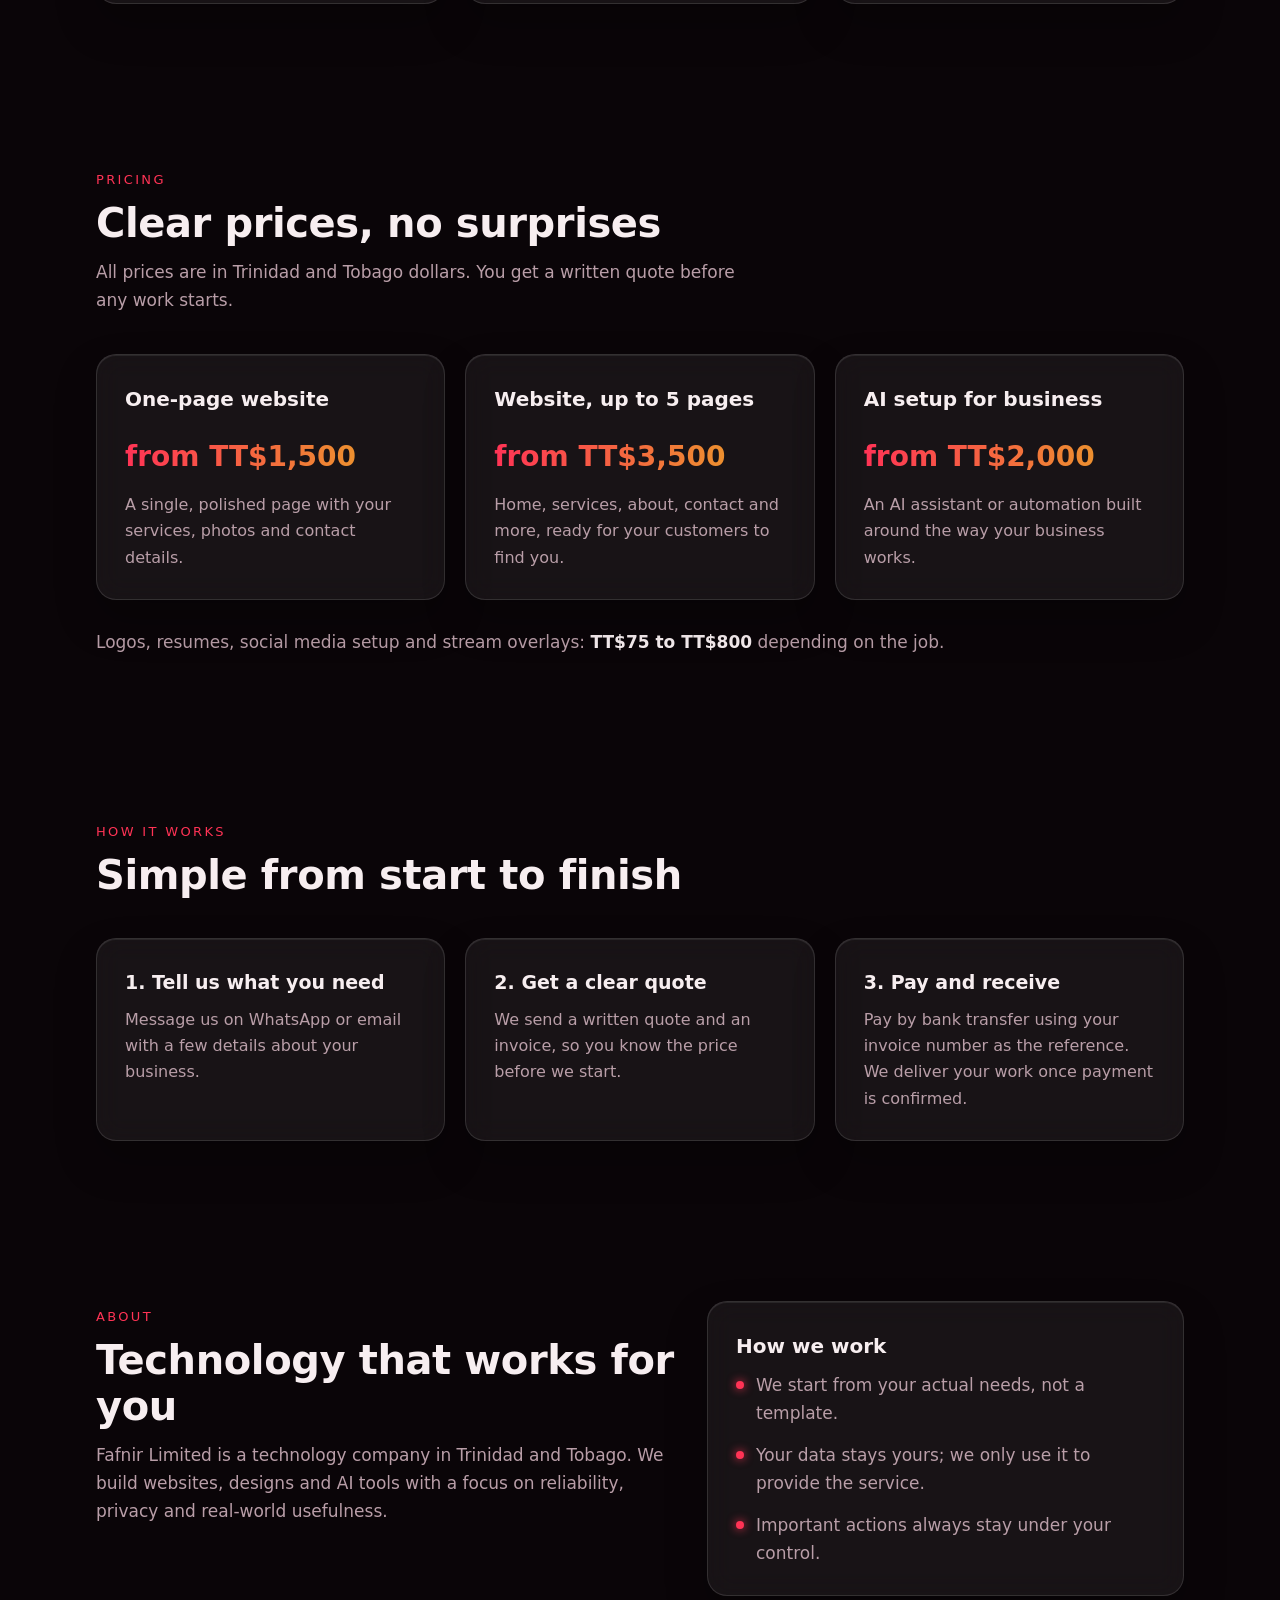
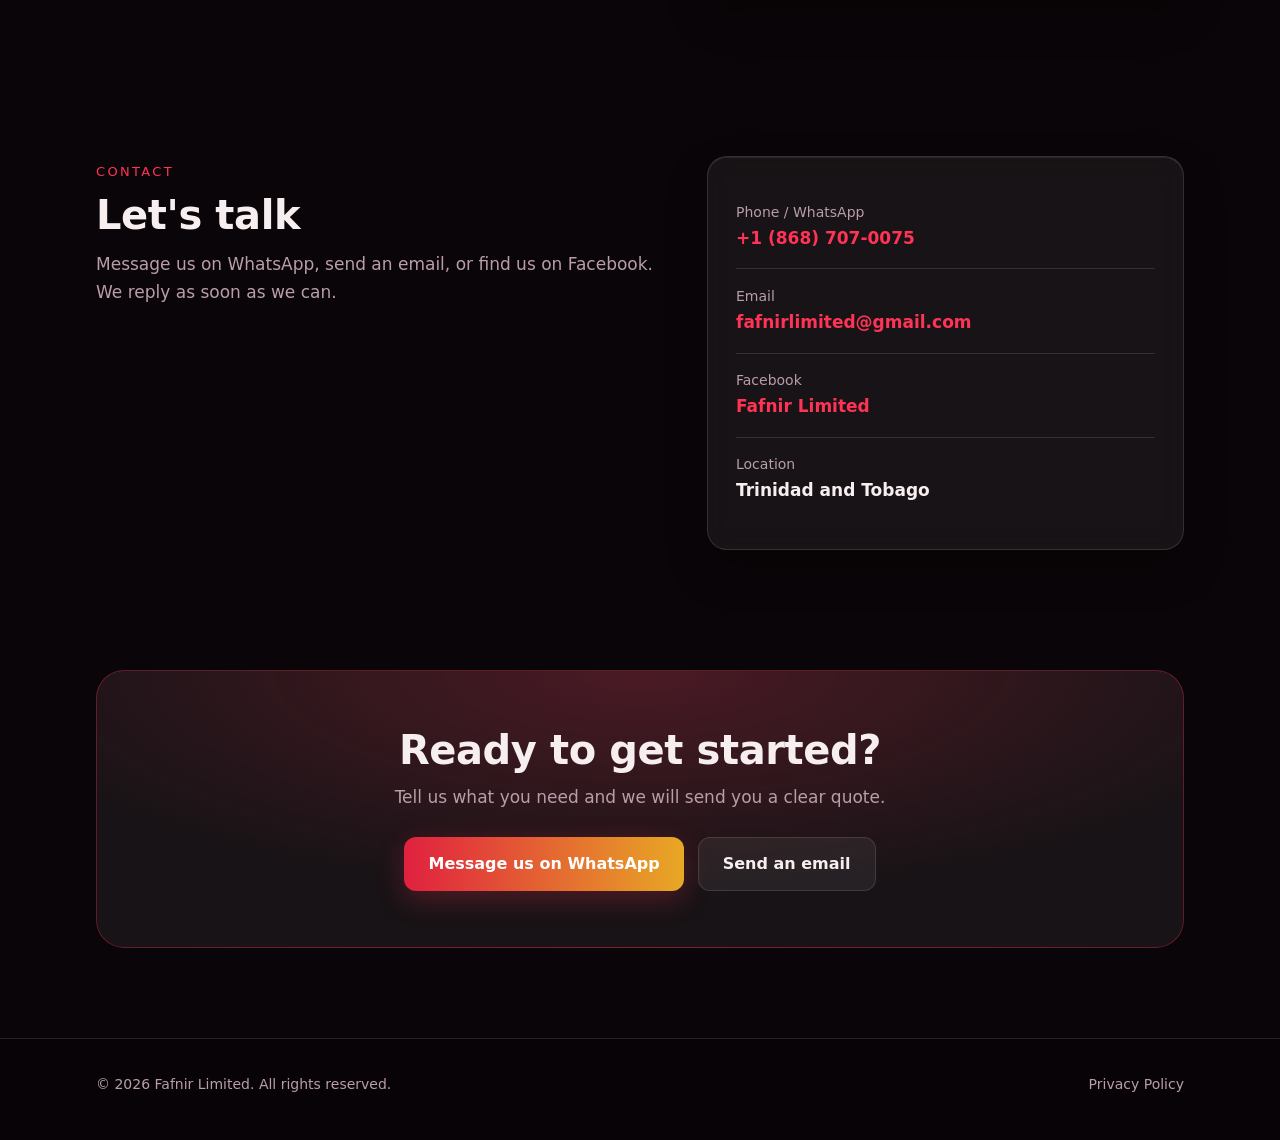
==== commit 5b99a2cf: "Crimson and gold redesign: logo hero, trust strip, hover effects, call to action" ====
--- a/index.html
+++ b/index.html
@@ -1,11 +1,11 @@
-<!doctype html>
+﻿<!doctype html>
 <html lang="en">
 <head>
   <meta charset="utf-8">
   <meta name="viewport" content="width=device-width, initial-scale=1">
-  <title>Fafnir Limited — Websites, Logos &amp; AI Services in Trinidad and Tobago</title>
+  <title>Fafnir Limited â€” Websites, Logos &amp; AI Services in Trinidad and Tobago</title>
   <meta name="description" content="Fafnir Limited builds websites, logos, resumes, social media setups, stream overlays and AI tools for businesses in Trinidad and Tobago. Clear prices, fast delivery.">
-  <meta property="og:title" content="Fafnir Limited — Websites, Logos &amp; AI Services">
+  <meta property="og:title" content="Fafnir Limited â€” Websites, Logos &amp; AI Services">
   <meta property="og:description" content="Websites from TT$1,500. Logos, resumes, social media setup and AI help for businesses in Trinidad and Tobago.">
   <meta property="og:image" content="logo.png">
   <link rel="icon" href="logo.png">
@@ -21,21 +21,37 @@
         <a href="#services">Services</a>
         <a href="#pricing">Pricing</a>
         <a href="#about">About</a>
-        <a class="keep" href="#contact">Contact</a>
+        <a href="#contact">Contact</a>
+        <a class="nav-cta keep" href="https://wa.me/18687070075">Get a quote</a>
       </nav>
     </div>
   </header>
 
   <main id="top">
     <section class="hero">
-      <div class="wrap">
-        <span class="eyebrow">Websites &middot; Design &middot; AI</span>
-        <h1>Get your business <span class="grad">online and working</span>.</h1>
-        <p class="lead">Fafnir Limited builds websites, logos and AI tools for businesses and people in Trinidad and Tobago. Clear prices, fast delivery, and you stay in control.</p>
-        <div class="actions">
-          <a class="btn btn-primary" href="https://wa.me/18687070075">Message us on WhatsApp</a>
-          <a class="btn btn-ghost" href="#pricing">See prices</a>
-        </div>
+      <div class="wrap hero-grid">
+        <div class="hero-copy">
+          <span class="eyebrow">Websites &middot; Design &middot; AI</span>
+          <h1>Get your business <span class="grad">online and working</span>.</h1>
+          <p class="lead">Fafnir Limited builds websites, logos and AI tools for businesses and people in Trinidad and Tobago. Clear prices, fast delivery, and you stay in control.</p>
+          <div class="actions">
+            <a class="btn btn-primary" href="https://wa.me/18687070075">Message us on WhatsApp</a>
+            <a class="btn btn-ghost" href="#pricing">See prices</a>
+          </div>
+        </div>
+        <div class="hero-visual" aria-hidden="true">
+          <div class="halo"></div>
+          <img src="logo.png" alt="">
+        </div>
+      </div>
+    </section>
+
+    <section class="strip">
+      <div class="wrap strip-grid">
+        <div><strong>Clear quotes</strong><span>Written price before work starts</span></div>
+        <div><strong>Fast delivery</strong><span>Focused work, no long waits</span></div>
+        <div><strong>Local team</strong><span>Based in Trinidad and Tobago</span></div>
+        <div><strong>Simple payment</strong><span>Bank transfer with an invoice</span></div>
       </div>
     </section>
 
@@ -181,6 +197,18 @@
               <div class="label">Location</div>
               <div class="value">Trinidad and Tobago</div>
             </div>
+          </div>
+        </div>
+      </div>
+    </section>
+    <section class="cta">
+      <div class="wrap">
+        <div class="cta-box">
+          <h2>Ready to get started?</h2>
+          <p>Tell us what you need and we will send you a clear quote.</p>
+          <div class="actions center">
+            <a class="btn btn-primary" href="https://wa.me/18687070075">Message us on WhatsApp</a>
+            <a class="btn btn-ghost" href="mailto:fafnirlimited@gmail.com">Send an email</a>
           </div>
         </div>
       </div>
@@ -196,3 +224,4 @@
   <script>document.getElementById("year").textContent = new Date().getFullYear();</script>
 </body>
 </html>
+
--- a/styles.css
+++ b/styles.css
@@ -1,10 +1,10 @@
-:root {
-  --bg: #050912;
-  --bg-2: #0a1222;
-  --text: #e6f1fa;
-  --muted: #8ea4b8;
-  --accent: #3fd0ff;
-  --accent-2: #8b7bff;
+﻿:root {
+  --bg: #0a0508;
+  --bg-2: #170810;
+  --text: #f7eef0;
+  --muted: #b99ea8;
+  --accent: #ff3355;
+  --accent-2: #e8a825;
   --glass: rgba(255, 255, 255, 0.06);
   --glass-line: rgba(255, 255, 255, 0.12);
   --radius: 20px;
@@ -27,9 +27,9 @@
 .aurora {
   position: fixed; inset: 0; z-index: -1; pointer-events: none;
   background:
-    radial-gradient(38rem 38rem at 12% 8%, rgba(63, 208, 255, 0.18), transparent 60%),
-    radial-gradient(34rem 34rem at 88% 18%, rgba(139, 123, 255, 0.16), transparent 60%),
-    radial-gradient(40rem 40rem at 50% 105%, rgba(32, 201, 151, 0.12), transparent 60%),
+    radial-gradient(38rem 38rem at 12% 8%, rgba(255, 51, 85, 0.18), transparent 60%),
+    radial-gradient(34rem 34rem at 88% 18%, rgba(232, 168, 37, 0.16), transparent 60%),
+    radial-gradient(40rem 40rem at 50% 105%, rgba(200, 16, 46, 0.12), transparent 60%),
     linear-gradient(180deg, var(--bg) 0%, var(--bg-2) 100%);
 }
 
@@ -40,15 +40,15 @@
 .nav {
   position: sticky; top: 0; z-index: 10;
   backdrop-filter: blur(16px); -webkit-backdrop-filter: blur(16px);
-  background: rgba(5, 9, 18, 0.55);
+  background: rgba(10, 5, 8, 0.55);
   border-bottom: 1px solid var(--glass-line);
 }
 .nav .wrap { display: flex; align-items: center; justify-content: space-between; height: 68px; }
 .brand { display: flex; align-items: center; gap: 10px; font-weight: 700; letter-spacing: 0.08em; }
 .brand-mark {
   width: 28px; height: 28px; border-radius: 50%;
-  background: radial-gradient(circle at 50% 45%, #fff 0 12%, var(--accent) 35%, rgba(63, 208, 255, 0.15) 70%, transparent 72%);
-  box-shadow: 0 0 18px rgba(63, 208, 255, 0.55);
+  background: radial-gradient(circle at 50% 45%, #fff 0 12%, var(--accent) 35%, rgba(255, 51, 85, 0.15) 70%, transparent 72%);
+  box-shadow: 0 0 18px rgba(255, 51, 85, 0.55);
 }
 .nav-links { display: flex; gap: 28px; color: var(--muted); font-size: 15px; }
 .nav-links a:hover { color: var(--text); }
@@ -57,8 +57,8 @@
 .hero { padding: 120px 0 90px; }
 .eyebrow {
   display: inline-block; font-size: 13px; letter-spacing: 0.18em; text-transform: uppercase;
-  color: var(--accent); padding: 6px 14px; border: 1px solid rgba(63, 208, 255, 0.35);
-  border-radius: 999px; background: rgba(63, 208, 255, 0.08); margin-bottom: 26px;
+  color: var(--accent); padding: 6px 14px; border: 1px solid rgba(255, 51, 85, 0.35);
+  border-radius: 999px; background: rgba(255, 51, 85, 0.08); margin-bottom: 26px;
 }
 h1 { font-size: clamp(36px, 6vw, 64px); line-height: 1.08; letter-spacing: -0.02em; font-weight: 750; max-width: 15ch; }
 h1 .grad {
@@ -71,8 +71,8 @@
   display: inline-flex; align-items: center; gap: 8px; padding: 13px 24px; border-radius: 12px;
   font-weight: 600; font-size: 16px; transition: transform .15s ease, box-shadow .15s ease, background .15s ease;
 }
-.btn-primary { background: linear-gradient(90deg, var(--accent), #6aa8ff); color: #02121c; box-shadow: 0 8px 28px rgba(63, 208, 255, 0.25); }
-.btn-primary:hover { transform: translateY(-1px); box-shadow: 0 10px 34px rgba(63, 208, 255, 0.35); }
+.btn-primary { background: linear-gradient(90deg, #e0203f, #e8a825); color: #ffffff; box-shadow: 0 8px 28px rgba(255, 51, 85, 0.25); }
+.btn-primary:hover { transform: translateY(-1px); box-shadow: 0 10px 34px rgba(255, 51, 85, 0.35); }
 .btn-ghost { border: 1px solid var(--glass-line); background: var(--glass); }
 .btn-ghost:hover { background: rgba(255, 255, 255, 0.1); }
 
@@ -91,7 +91,7 @@
 }
 .card .icon {
   width: 44px; height: 44px; border-radius: 12px; display: grid; place-items: center; margin-bottom: 18px;
-  background: linear-gradient(135deg, rgba(63, 208, 255, 0.25), rgba(139, 123, 255, 0.25));
+  background: linear-gradient(135deg, rgba(255, 51, 85, 0.28), rgba(232, 168, 37, 0.22));
   border: 1px solid var(--glass-line);
 }
 .card .icon svg { width: 22px; height: 22px; stroke: var(--text); fill: none; stroke-width: 1.8; }
@@ -142,3 +142,44 @@
 .contact-row .value a:hover { text-decoration: underline; }
 #how h3 { font-size: 19px; }
 @media (max-width: 860px) { .brand { font-size: 15px; } }
+
+
+/* professional polish */
+::selection { background: rgba(255, 51, 85, 0.35); }
+a:focus-visible, .btn:focus-visible { outline: 2px solid var(--accent-2); outline-offset: 3px; border-radius: 8px; }
+.nav-cta { color: #fff !important; padding: 8px 16px; border-radius: 10px; font-weight: 600; background: linear-gradient(90deg, #e0203f, #e8a825); }
+.nav-cta:hover { filter: brightness(1.1); }
+.hero { padding: 100px 0 70px; }
+.hero-grid { display: grid; grid-template-columns: 1.15fr 0.85fr; gap: 40px; align-items: center; }
+.hero-visual { position: relative; display: grid; place-items: center; min-height: 340px; }
+.hero-visual img { position: relative; width: min(340px, 80%); border-radius: 50%; box-shadow: 0 0 0 1px rgba(255,255,255,0.08), 0 30px 80px rgba(224, 32, 63, 0.35); animation: float 6s ease-in-out infinite; }
+.halo { position: absolute; width: 420px; height: 420px; max-width: 100%; border-radius: 50%; background: radial-gradient(circle, rgba(255, 51, 85, 0.28), rgba(232, 168, 37, 0.12) 45%, transparent 70%); filter: blur(10px); }
+@keyframes float { 0%, 100% { transform: translateY(0); } 50% { transform: translateY(-10px); } }
+.strip { padding: 0; }
+.strip-grid { display: grid; grid-template-columns: repeat(4, 1fr); gap: 0; border: 1px solid var(--glass-line); border-radius: var(--radius); background: var(--glass); overflow: hidden; }
+.strip-grid div { padding: 22px 24px; display: grid; gap: 4px; border-right: 1px solid var(--glass-line); }
+.strip-grid div:last-child { border-right: 0; }
+.strip-grid strong { font-size: 16px; }
+.strip-grid span { color: var(--muted); font-size: 14px; line-height: 1.4; }
+.card { transition: transform .2s ease, border-color .2s ease, box-shadow .2s ease; }
+.card:hover { transform: translateY(-4px); border-color: rgba(255, 51, 85, 0.45); box-shadow: inset 0 1px 0 rgba(255,255,255,0.1), 0 24px 48px rgba(0,0,0,0.35), 0 0 0 1px rgba(255, 51, 85, 0.15); }
+.card.price .amount { font-size: 28px; }
+.cta { padding: 40px 0 90px; }
+.cta-box { text-align: center; padding: 56px 24px; border-radius: 28px; border: 1px solid rgba(255, 51, 85, 0.3); background: radial-gradient(60rem 20rem at 50% 0%, rgba(255, 51, 85, 0.22), transparent 70%), var(--glass); }
+.cta-box h2 { margin-top: 0; }
+.cta-box p { color: var(--muted); margin: 10px 0 26px; }
+.actions.center { justify-content: center; }
+footer { background: rgba(0, 0, 0, 0.25); }
+@media (max-width: 860px) {
+  .hero-grid { grid-template-columns: 1fr; }
+  .hero-visual { order: -1; min-height: 220px; }
+  .hero-visual img { width: 200px; }
+  .halo { width: 280px; height: 280px; }
+  .strip-grid { grid-template-columns: 1fr 1fr; }
+  .strip-grid div:nth-child(2) { border-right: 0; }
+  .strip-grid div:nth-child(-n+2) { border-bottom: 1px solid var(--glass-line); }
+}
+@media (max-width: 480px) { .nav-links a:not(.keep) { display: none; } .strip-grid { grid-template-columns: 1fr; } .strip-grid div { border-right: 0; border-bottom: 1px solid var(--glass-line); } .strip-grid div:last-child { border-bottom: 0; } }
+@media (prefers-reduced-motion: reduce) { .hero-visual img { animation: none; } html { scroll-behavior: auto; } }
+
+.nav-links { align-items: center; }
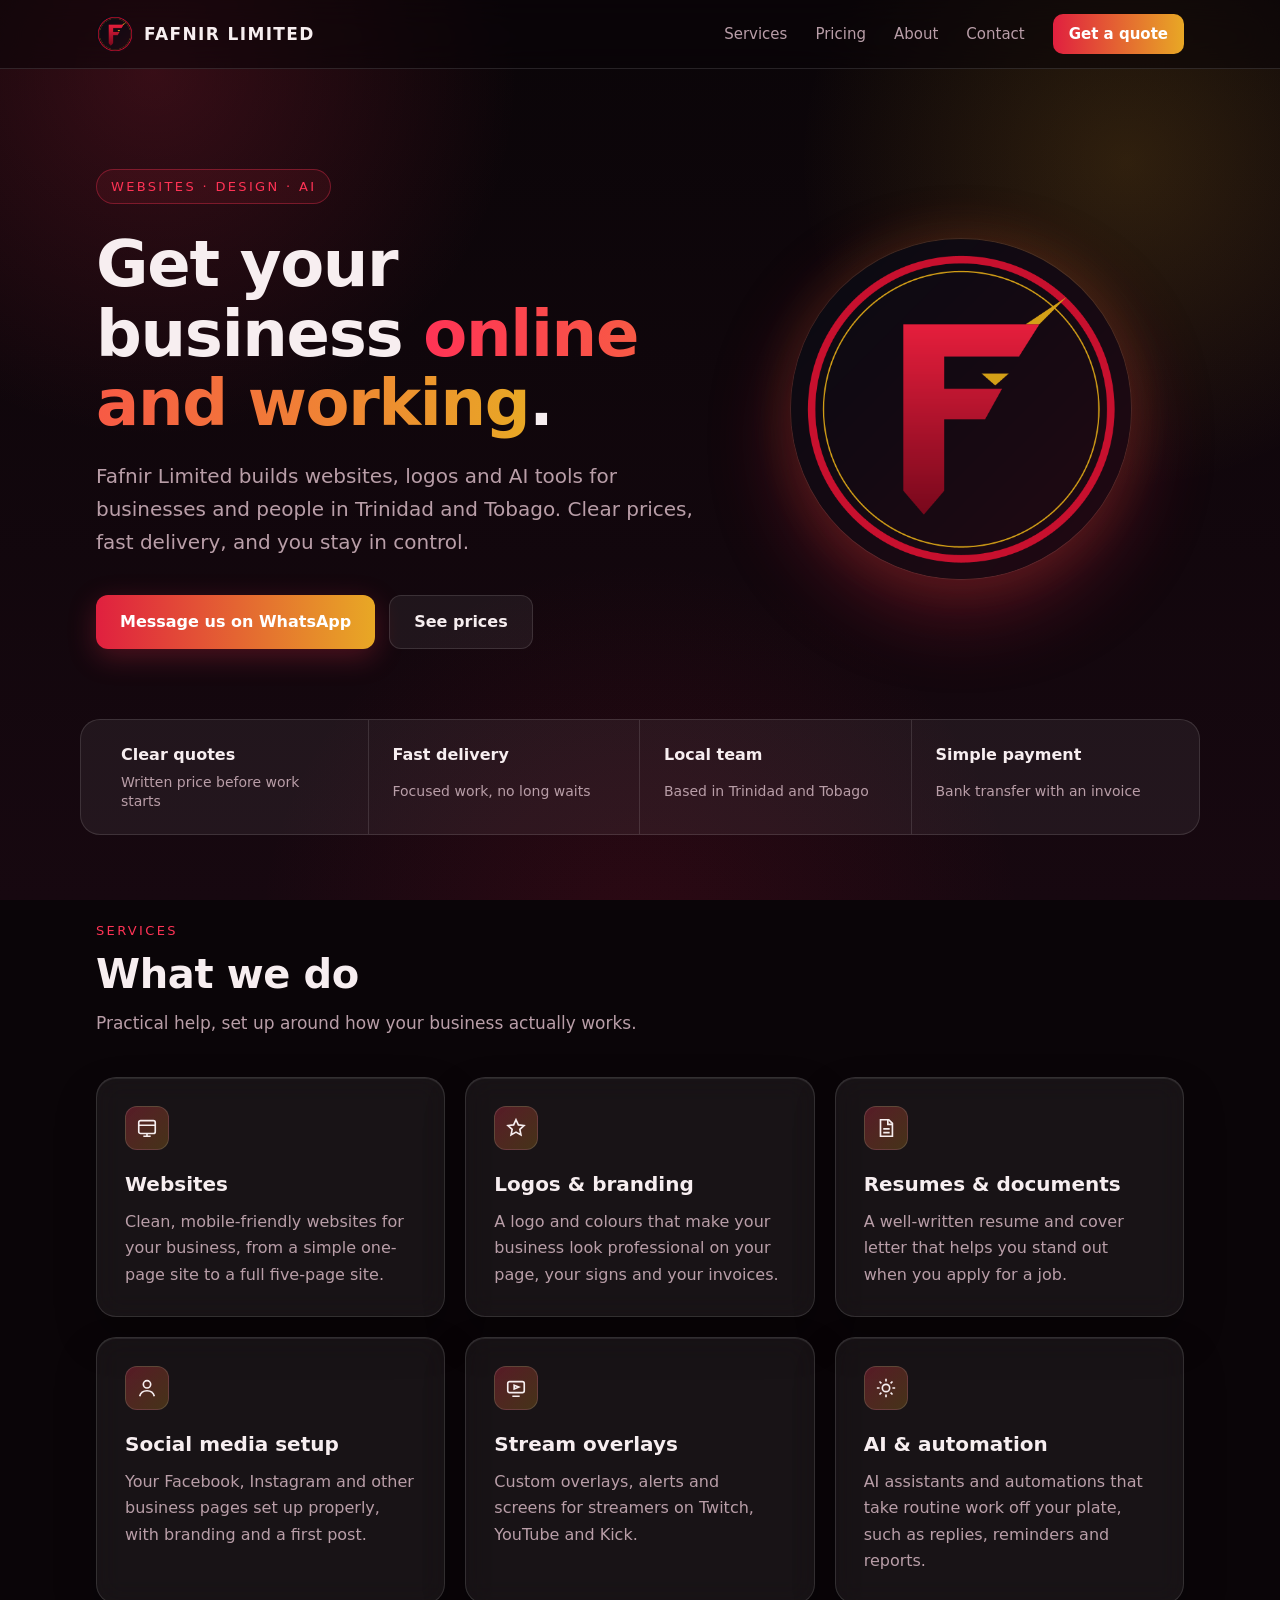
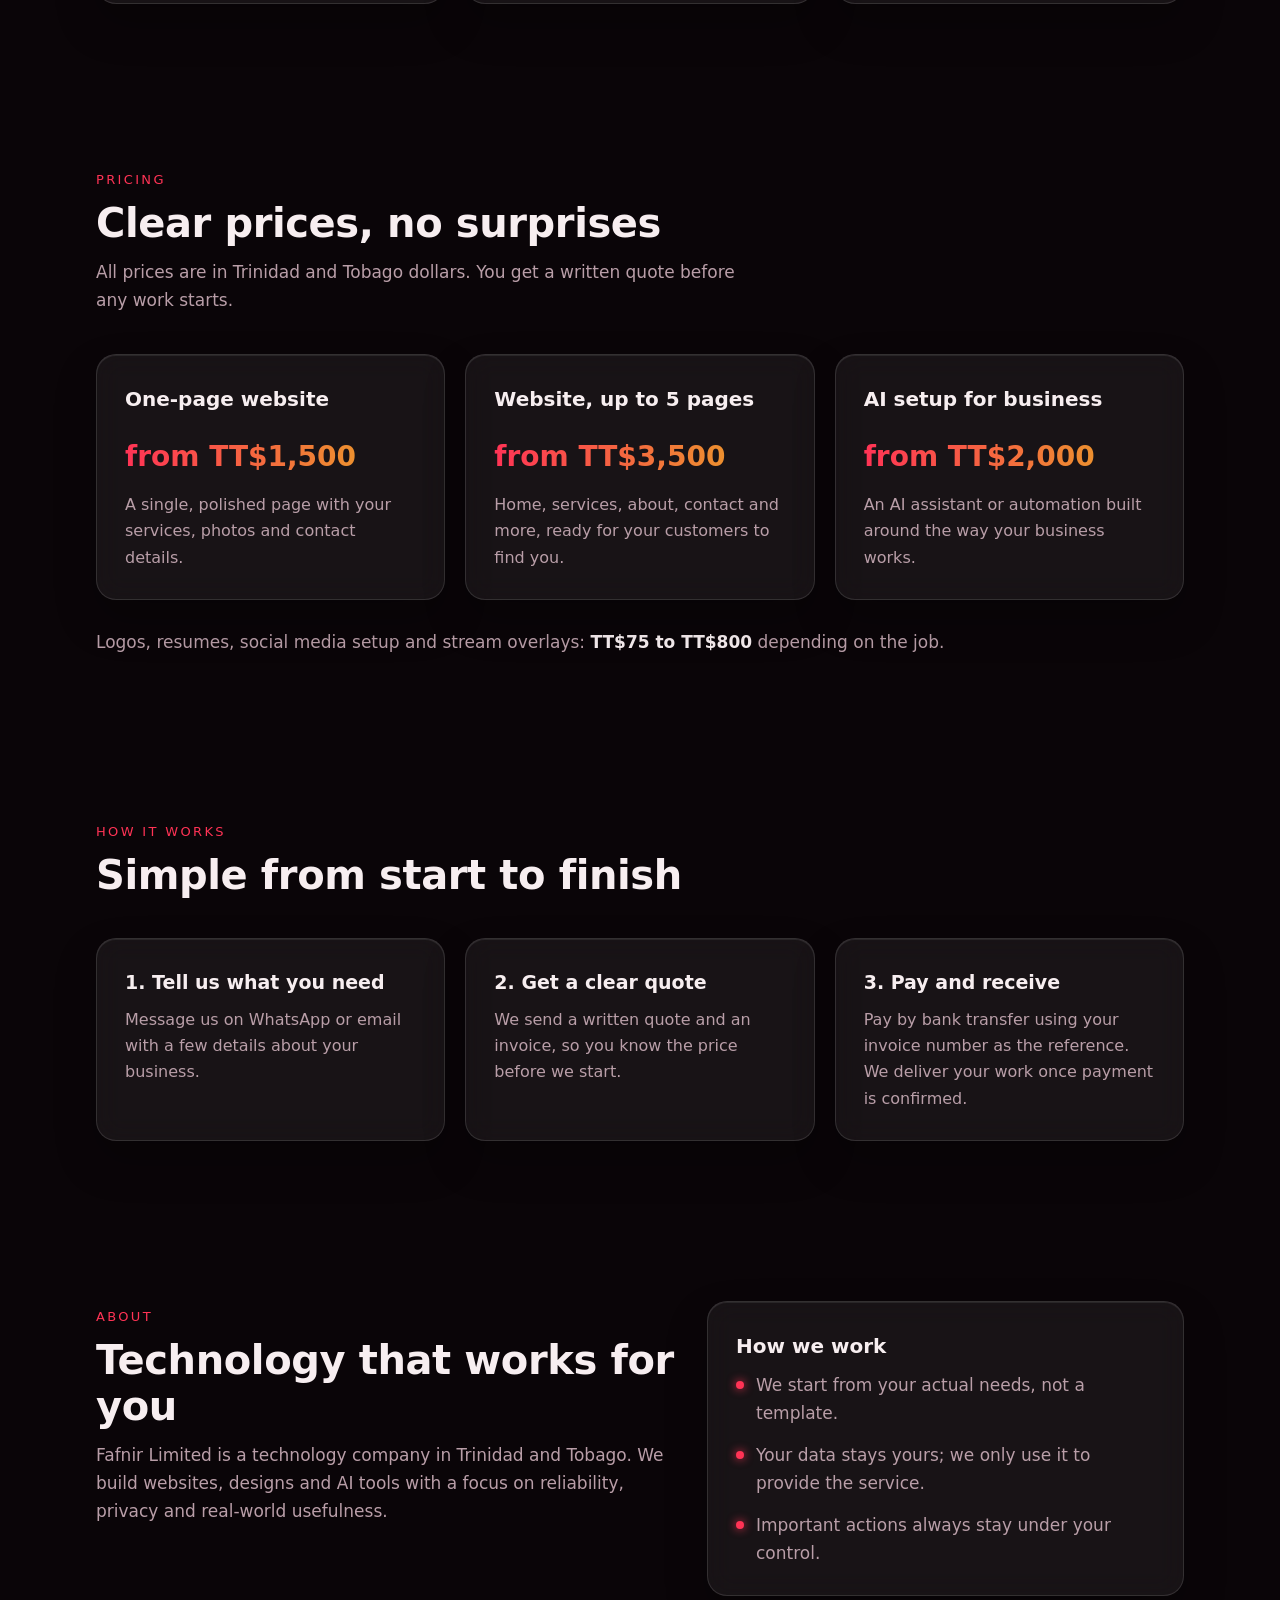
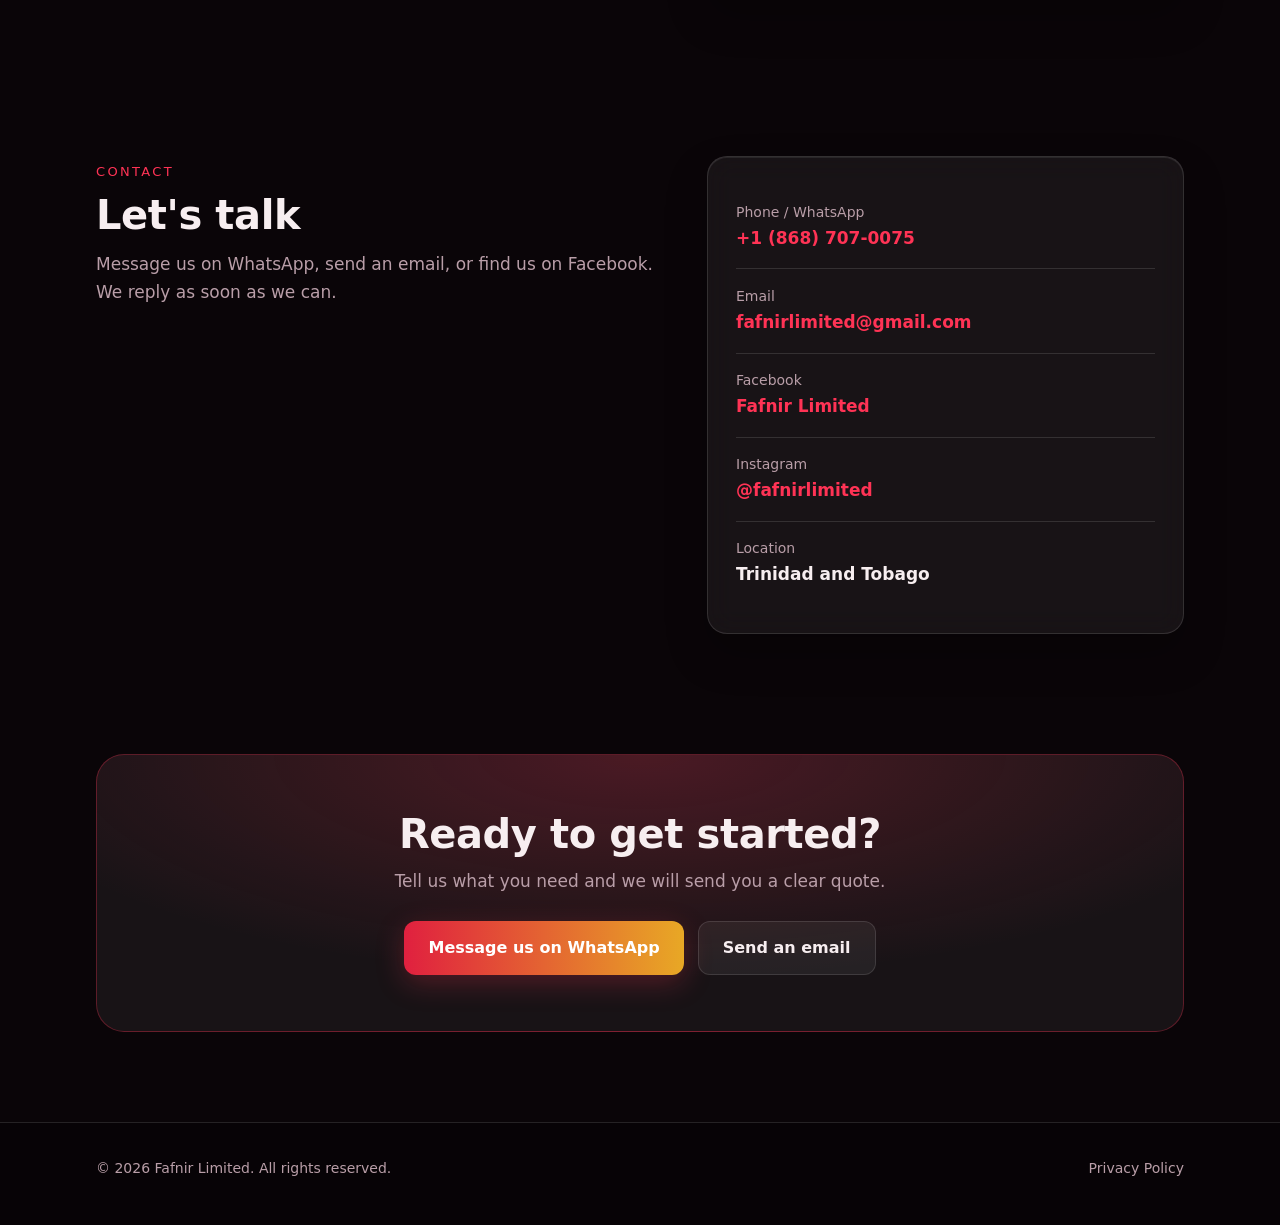
==== commit bbe9fa60: "Add Instagram link to contact section" ====
--- a/index.html
+++ b/index.html
@@ -194,6 +194,12 @@
           </div>
           <div class="contact-row">
             <div>
+              <div class="label">Instagram</div>
+              <div class="value"><a href="https://www.instagram.com/fafnirlimited/">@fafnirlimited</a></div>
+            </div>
+          </div>
+          <div class="contact-row">
+            <div>
               <div class="label">Location</div>
               <div class="value">Trinidad and Tobago</div>
             </div>
@@ -225,3 +231,4 @@
 </body>
 </html>
 
+
